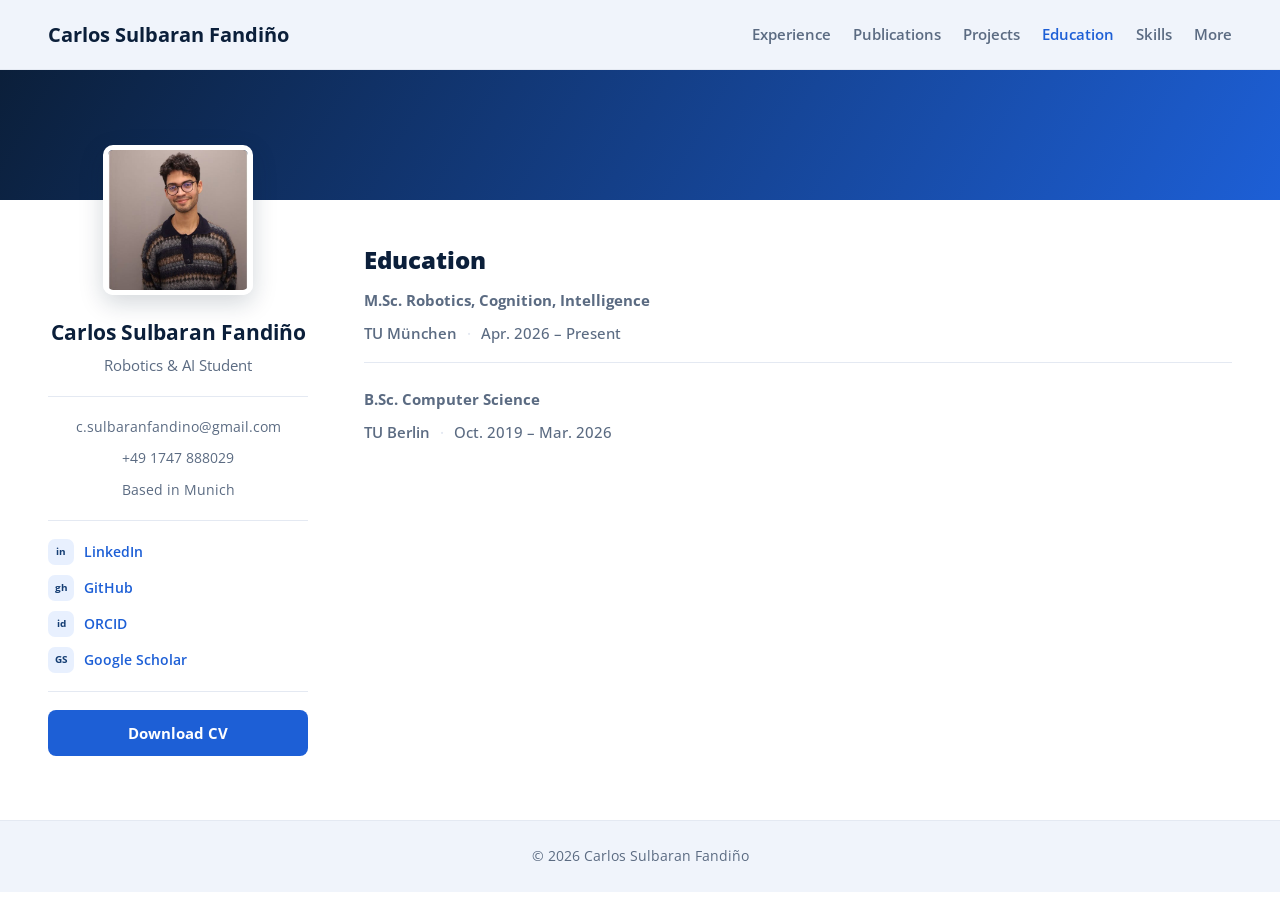
==== education/index.html @ 09030b98 "Split site into per-section pages, widen layout, add ORCID/Scholar Adds clean URLs (/publications/, " ====
<!DOCTYPE html>
<html lang="en">
<head>
<meta charset="UTF-8">
<meta name="viewport" content="width=device-width, initial-scale=1.0">
<title>Carlos Sulbaran Fandiño — Education</title>
<meta name="description" content="Carlos Sulbaran Fandiño — M.Sc. Robotics, Cognition, Intelligence at TU München. B.Sc. Computer Science at TU Berlin.">
<link rel="preconnect" href="https://fonts.googleapis.com">
<link rel="preconnect" href="https://fonts.gstatic.com" crossorigin>
<link href="https://fonts.googleapis.com/css2?family=Open+Sans:wght@400;600;700;800&display=swap" rel="stylesheet">
<link rel="stylesheet" href="../style.css">
</head>
<body>

  <header class="site-header">
    <div class="site-header-inner">
      <a class="site-name" href="../index.html">Carlos Sulbaran Fandiño</a>
      <nav class="site-nav">
        <a href="../index.html">Experience</a>
        <a href="../publications/">Publications</a>
        <a href="../projects/">Projects</a>
        <a class="active" href="./">Education</a>
        <a href="../skills/">Skills</a>
        <a href="../more/">More</a>
      </nav>
    </div>
  </header>

  <div class="banner"></div>

  <main class="layout">
    <div class="container layout-grid">

      <aside class="sidebar">
        <div class="avatar-frame">
          <img src="../media/carlos.jpg" alt="Carlos Sulbaran Fandiño">
        </div>
        <div class="sidebar-name">Carlos Sulbaran Fandiño</div>
        <div class="sidebar-role">Robotics &amp; AI Student</div>
        <hr>
        <div class="sidebar-info">
          <p><a href="mailto:c.sulbaranfandino@gmail.com">c.sulbaranfandino@gmail.com</a></p>
          <p><a href="tel:+491747888029">+49 1747 888029</a></p>
          <p>Based in Munich</p>
        </div>
        <hr>
        <div class="social-links">
          <a class="social-link" href="https://www.linkedin.com/in/carlos-sulbaran-fandino" target="_blank" rel="noopener">
            <span class="social-badge">in</span> LinkedIn
          </a>
          <a class="social-link" href="https://github.com/carlossulba" target="_blank" rel="noopener">
            <span class="social-badge">gh</span> GitHub
          </a>
          <a class="social-link" href="https://orcid.org/0009-0009-7487-6842" target="_blank" rel="noopener">
            <span class="social-badge">id</span> ORCID
          </a>
          <a class="social-link" href="https://scholar.google.com/citations?user=HwHa2pkAAAAJ&hl=en&oi=ao" target="_blank" rel="noopener">
            <span class="social-badge">GS</span> Google Scholar
          </a>
        </div>
        <hr>
        <a class="btn-cv" href="../CV_Carlos_June2026.pdf" download>Download CV</a>
      </aside>

      <div class="content">

        <section class="content-section">
          <h2>Education</h2>
          <div class="entry">
            <p class="entry-title">M.Sc. Robotics, Cognition, Intelligence</p>
            <p class="entry-meta">TU München <span class="sep">·</span> <span class="date">Apr. 2026 – Present</span></p>
          </div>
          <div class="entry">
            <p class="entry-title">B.Sc. Computer Science</p>
            <p class="entry-meta">TU Berlin <span class="sep">·</span> <span class="date">Oct. 2019 – Mar. 2026</span></p>
          </div>
        </section>

      </div>
    </div>
  </main>

  <footer class="site-footer">
    <p>&copy; 2026 Carlos Sulbaran Fandiño</p>
  </footer>

</body>
</html>
---- style.css ----
:root {
  --navy: #0b1f3a;
  --blue-dark: #143d73;
  --blue: #1d5fd6;
  --blue-light: #e8f0fe;
  --header-bg: #f0f4fb;
  --bg: #ffffff;
  --text: #212121;
  --text-muted: #5b6b82;
  --border: #e4e9f2;
}

* { box-sizing: border-box; }

body {
  margin: 0;
  font-family: 'Open Sans', -apple-system, BlinkMacSystemFont, sans-serif;
  color: var(--text);
  background: var(--bg);
  line-height: 1.65;
}

a { color: var(--blue); text-decoration: none; }
a:hover { text-decoration: underline; }

img { max-width: 100%; display: block; }

.container {
  max-width: 1600px;
  margin: 0 auto;
  padding: 0 48px;
}

/* HEADER */
header.site-header {
  background: var(--header-bg);
  border-bottom: 1px solid var(--border);
}

.site-header-inner {
  display: flex;
  align-items: center;
  justify-content: space-between;
  flex-wrap: wrap;
  gap: 12px;
  padding: 18px 48px;
  max-width: 1600px;
  margin: 0 auto;
}

.site-name {
  font-size: 1.25em;
  font-weight: 700;
  color: var(--navy);
}

.site-nav {
  display: flex;
  gap: 22px;
  flex-wrap: wrap;
}

.site-nav a {
  color: var(--text-muted);
  font-size: 0.92em;
  font-weight: 600;
}

.site-nav a:hover { color: var(--blue); text-decoration: none; }
.site-nav a.active { color: var(--blue); }

/* BANNER */
.banner {
  height: 130px;
  background: linear-gradient(120deg, var(--navy), var(--blue));
}

/* MAIN LAYOUT */
main.layout {
  padding-top: 40px;
  padding-bottom: 64px;
}

.layout-grid {
  display: grid;
  grid-template-columns: 260px 1fr;
  gap: 56px;
  align-items: start;
}

/* SIDEBAR */
.sidebar { position: sticky; top: 24px; }

.avatar-frame {
  width: 150px;
  height: 150px;
  border-radius: 10px;
  overflow: hidden;
  margin: -95px auto 20px;
  border: 5px solid #fff;
  box-shadow: 0 8px 24px rgba(11, 31, 58, 0.18);
}

.avatar-frame img { width: 100%; height: 100%; object-fit: cover; }

.sidebar-name {
  font-size: 1.3em;
  font-weight: 700;
  color: var(--navy);
  text-align: center;
  margin-bottom: 4px;
}

.sidebar-role {
  font-size: 0.92em;
  color: var(--text-muted);
  text-align: center;
  margin-bottom: 18px;
}

.sidebar hr {
  border: none;
  border-top: 1px solid var(--border);
  margin: 18px 0;
}

.sidebar-info p {
  font-size: 0.9em;
  margin: 0 0 8px;
  text-align: center;
  color: var(--text-muted);
}

.sidebar-info a { color: var(--text-muted); }
.sidebar-info a:hover { color: var(--blue); }

.social-links {
  display: flex;
  flex-direction: column;
  gap: 10px;
}

.social-link {
  display: flex;
  align-items: center;
  gap: 10px;
  font-size: 0.9em;
  font-weight: 600;
}

.social-badge {
  width: 26px;
  height: 26px;
  flex: none;
  border-radius: 7px;
  background: var(--blue-light);
  color: var(--blue-dark);
  display: flex;
  align-items: center;
  justify-content: center;
  font-size: 0.72em;
  font-weight: 700;
}

.btn-cv {
  display: block;
  text-align: center;
  background: var(--blue);
  color: #fff !important;
  padding: 11px 18px;
  border-radius: 8px;
  font-weight: 700;
  font-size: 0.92em;
}
.btn-cv:hover { background: var(--blue-dark); text-decoration: none; }

/* CONTENT */
.content-section { margin-bottom: 48px; }
.content-section:last-child { margin-bottom: 0; }

.content-section h2 {
  font-size: 1.5em;
  font-weight: 800;
  color: var(--navy);
  margin: 0 0 6px;
}

.section-lede {
  color: var(--text-muted);
  font-size: 0.98em;
  margin: 0 0 18px;
}

.entry { padding: 16px 0; border-bottom: 1px solid var(--border); }
.entry:first-of-type { padding-top: 0; }
.entry:last-child { border-bottom: none; padding-bottom: 0; }

.entry-title {
  font-weight: 700;
  font-size: 1.05em;
  color: var(--navy);
  margin: 0 0 2px;
}

.entry-meta {
  color: var(--blue);
  font-weight: 600;
  font-size: 0.88em;
}

.entry-meta .sep { color: var(--border); margin: 0 6px; }
.entry-meta .date { color: var(--text-muted); font-weight: 500; }

.entry p, .entry ul {
  margin: 8px 0 0;
  color: var(--text-muted);
  font-size: 0.95em;
}

.entry ul { padding-left: 20px; }
.entry li { margin-bottom: 4px; }

/* SKILLS */
.skill-group { margin-bottom: 18px; }
.skill-group:last-child { margin-bottom: 0; }
.skill-group h3 {
  font-size: 0.82em;
  text-transform: uppercase;
  letter-spacing: 0.05em;
  color: var(--text-muted);
  font-weight: 700;
  margin: 0 0 10px;
}

.pill-row { display: flex; flex-wrap: wrap; gap: 10px; }

.pill {
  background: var(--blue-light);
  color: var(--blue-dark);
  padding: 6px 14px;
  border-radius: 20px;
  font-size: 0.87em;
  font-weight: 600;
}

/* FOOTER */
footer.site-footer {
  background: var(--header-bg);
  border-top: 1px solid var(--border);
  padding: 24px 0;
  text-align: center;
}

footer.site-footer p {
  margin: 0;
  font-size: 0.85em;
  color: var(--text-muted);
}

@media (max-width: 760px) {
  .container { padding: 0 20px; }
  .site-header-inner { padding: 18px 20px; }
  .layout-grid { grid-template-columns: 1fr; gap: 0; }
  .sidebar { position: static; margin-bottom: 40px; }
  .avatar-frame { margin-top: 0; }
  .site-nav { display: none; }
  .banner { height: 90px; }
}
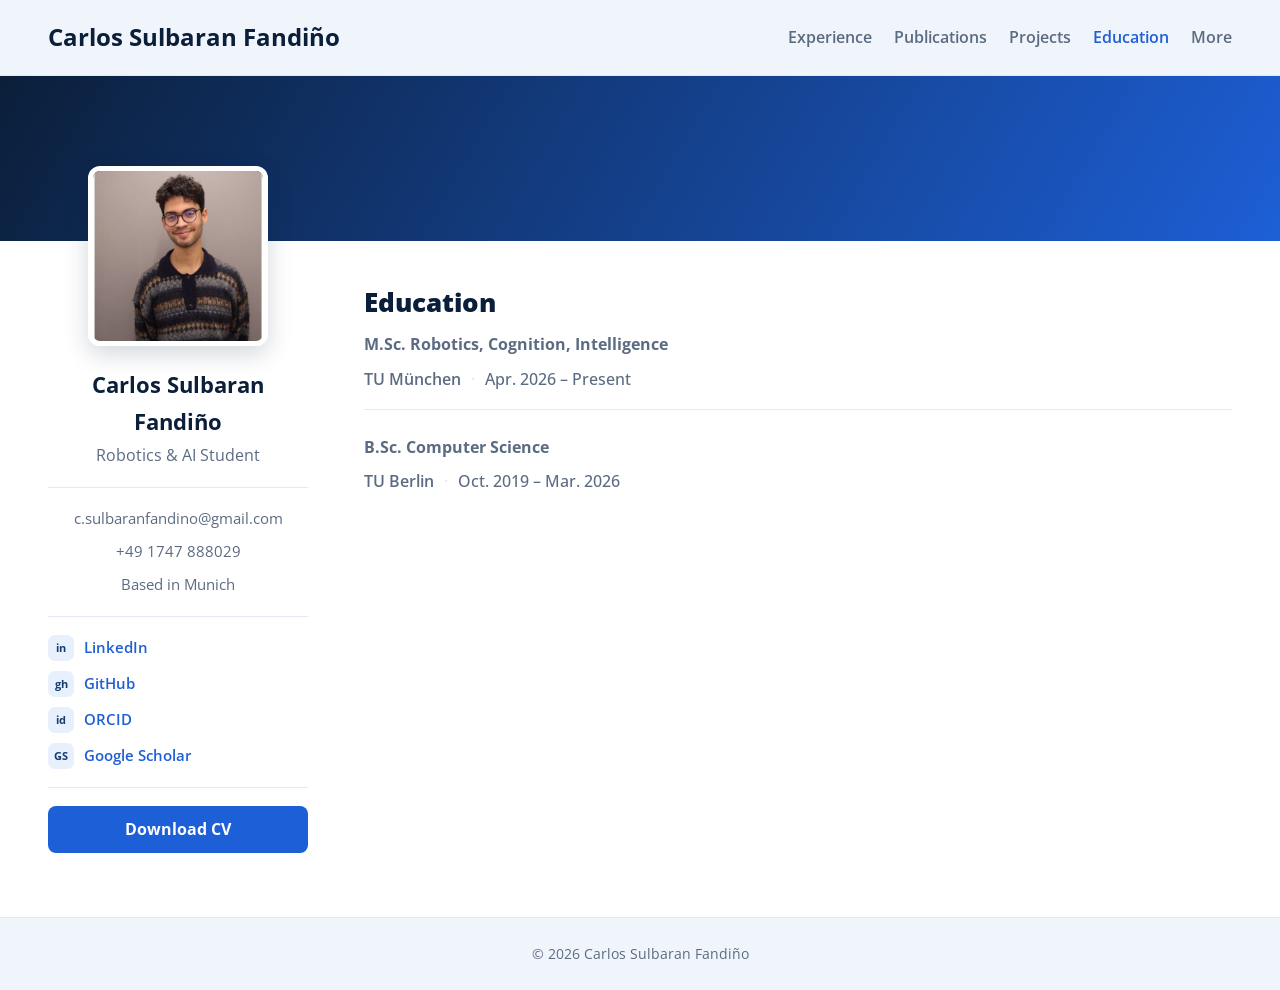
==== commit 7e160443: "Update content, remove Skills page, and bump layout sizing Removes the Skills section, adds the MSWi" ====
--- a/education/index.html
+++ b/education/index.html
@@ -20,7 +20,6 @@
         <a href="../publications/">Publications</a>
         <a href="../projects/">Projects</a>
         <a class="active" href="./">Education</a>
-        <a href="../skills/">Skills</a>
         <a href="../more/">More</a>
       </nav>
     </div>
--- a/style.css
+++ b/style.css
@@ -15,6 +15,7 @@
 body {
   margin: 0;
   font-family: 'Open Sans', -apple-system, BlinkMacSystemFont, sans-serif;
+  font-size: 17px;
   color: var(--text);
   background: var(--bg);
   line-height: 1.65;
@@ -49,7 +50,7 @@
 }
 
 .site-name {
-  font-size: 1.25em;
+  font-size: 1.4em;
   font-weight: 700;
   color: var(--navy);
 }
@@ -71,7 +72,7 @@
 
 /* BANNER */
 .banner {
-  height: 130px;
+  height: 165px;
   background: linear-gradient(120deg, var(--navy), var(--blue));
 }
 
@@ -92,11 +93,11 @@
 .sidebar { position: sticky; top: 24px; }
 
 .avatar-frame {
-  width: 150px;
-  height: 150px;
-  border-radius: 10px;
+  width: 180px;
+  height: 180px;
+  border-radius: 12px;
   overflow: hidden;
-  margin: -95px auto 20px;
+  margin: -115px auto 20px;
   border: 5px solid #fff;
   box-shadow: 0 8px 24px rgba(11, 31, 58, 0.18);
 }
@@ -219,29 +220,6 @@
 
 .entry ul { padding-left: 20px; }
 .entry li { margin-bottom: 4px; }
-
-/* SKILLS */
-.skill-group { margin-bottom: 18px; }
-.skill-group:last-child { margin-bottom: 0; }
-.skill-group h3 {
-  font-size: 0.82em;
-  text-transform: uppercase;
-  letter-spacing: 0.05em;
-  color: var(--text-muted);
-  font-weight: 700;
-  margin: 0 0 10px;
-}
-
-.pill-row { display: flex; flex-wrap: wrap; gap: 10px; }
-
-.pill {
-  background: var(--blue-light);
-  color: var(--blue-dark);
-  padding: 6px 14px;
-  border-radius: 20px;
-  font-size: 0.87em;
-  font-weight: 600;
-}
 
 /* FOOTER */
 footer.site-footer {
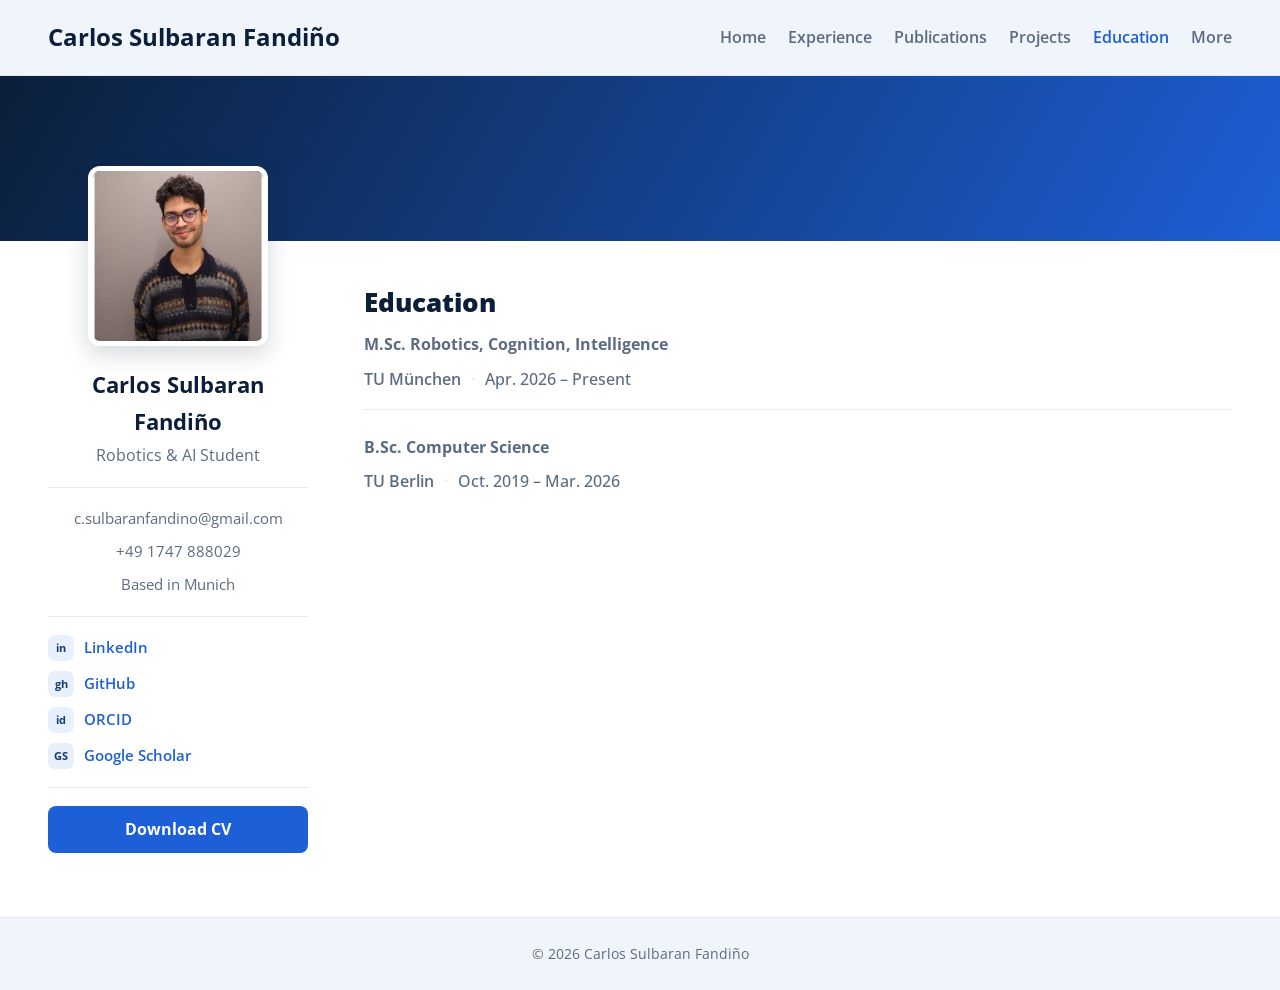
==== commit 47dc8f73: "Add Home page, IEEE RAS award, PDF viewer, and new experience entries Split Experience into its own " ====
--- a/education/index.html
+++ b/education/index.html
@@ -16,7 +16,8 @@
     <div class="site-header-inner">
       <a class="site-name" href="../index.html">Carlos Sulbaran Fandiño</a>
       <nav class="site-nav">
-        <a href="../index.html">Experience</a>
+        <a href="../index.html">Home</a>
+        <a href="../experience/">Experience</a>
         <a href="../publications/">Publications</a>
         <a href="../projects/">Projects</a>
         <a class="active" href="./">Education</a>
@@ -58,7 +59,7 @@
           </a>
         </div>
         <hr>
-        <a class="btn-cv" href="../CV_Carlos_June2026.pdf" download>Download CV</a>
+        <a class="btn-cv" href="../CV_Carlos_Aug2026.pdf" download>Download CV</a>
       </aside>
 
       <div class="content">
--- a/style.css
+++ b/style.css
@@ -221,6 +221,25 @@
 .entry ul { padding-left: 20px; }
 .entry li { margin-bottom: 4px; }
 
+/* PDF VIEWER */
+.pdf-viewer {
+  margin-top: 14px;
+  border: 1px solid var(--border);
+  border-radius: 8px;
+  overflow: hidden;
+}
+
+.pdf-viewer iframe {
+  display: block;
+  width: 100%;
+  height: 780px;
+  border: none;
+}
+
+@media (max-width: 760px) {
+  .pdf-viewer iframe { height: 480px; }
+}
+
 /* FOOTER */
 footer.site-footer {
   background: var(--header-bg);
